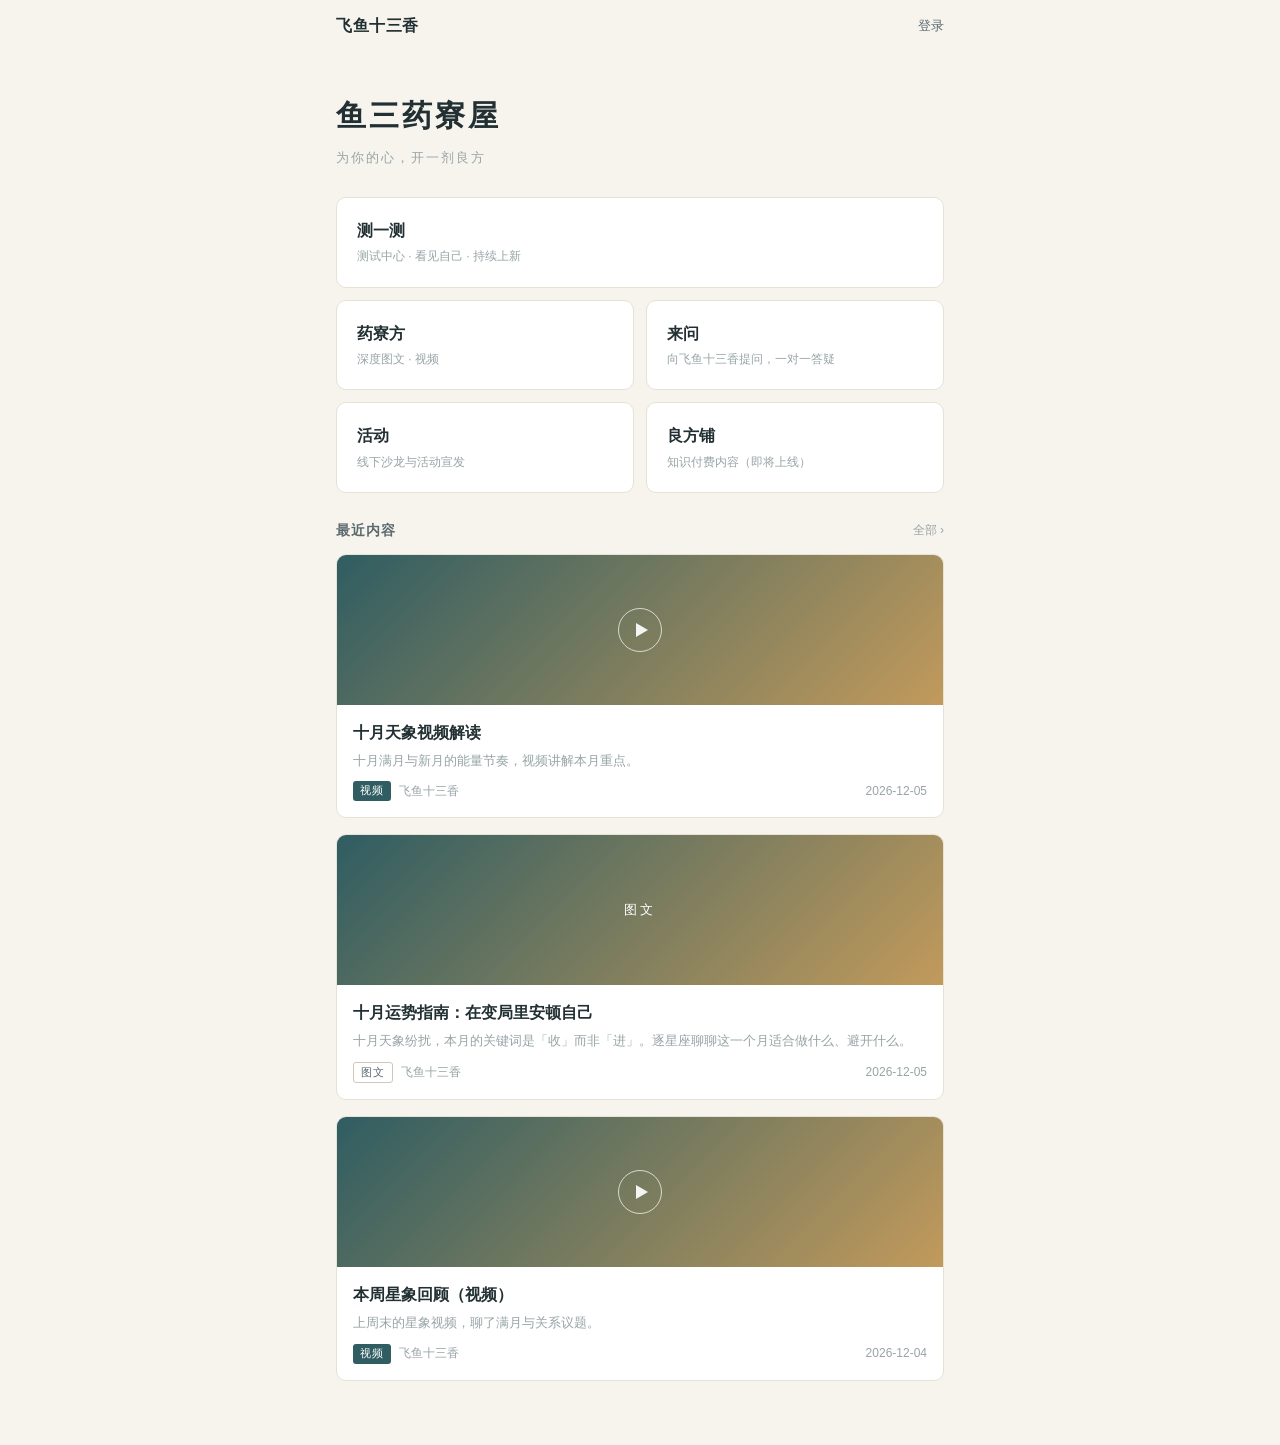
==== index.html @ ef90b04b "恢复：从线上 demo 完整恢复前端代码（与 10-13 本地一致）" ====
<!DOCTYPE html>
<html lang="zh-CN">
<head>
  <meta charset="UTF-8">
  <meta name="viewport" content="width=device-width, initial-scale=1, maximum-scale=1, user-scalable=no">
  <meta name="format-detection" content="telephone=no">
  <meta name="theme-color" content="#2f5d62">
  <title>鱼三药寮屋 · 私域内容空间</title>
  <link rel="stylesheet" href="css/style.css">
</head>
<body>
  <div id="app"></div>
  <div id="toast" class="toast"></div>

  <script src="js/utils.js"></script>
  <script src="js/storage.js"></script>
  <script src="js/seed.js"></script>
  <script src="js/service.js"></script>
  <script src="js/auth.js"></script>
  <script src="js/quiz.js"></script>
  <script src="js/ai.js"></script>
  <script src="js/router.js"></script>
  <script src="js/views-site.js"></script>
  <script src="js/views-admin.js"></script>
  <script src="js/main.js"></script>
</body>
</html>
---- css/style.css ----
/* ============================================================
   鱼三药寮屋 · 私域内容空间
   设计风格：极简 / 黛青鎏金（主色青 + 点缀金）/ 大量留白 / 干净字体
   ============================================================ */

:root {
  --bg: #f7f4ee;
  --card: #ffffff;
  --border: #e7e2d6;
  --border-strong: #cfc8b8;
  --text: #223033;
  --text-2: #5a6a6d;
  --text-3: #98a4a6;
  --black: #2f5d62;
  --primary-deep: #24494d;
  --accent: #c29a5b;
  --white: #ffffff;
  --radius: 10px;
  --gap: 16px;
}

* { box-sizing: border-box; margin: 0; padding: 0; -webkit-tap-highlight-color: transparent; }

html, body { height: 100%; }

body {
  font-family: -apple-system, BlinkMacSystemFont, "PingFang SC", "Helvetica Neue", "Hiragino Sans GB", "Microsoft YaHei", sans-serif;
  background: var(--bg);
  color: var(--text);
  font-size: 15px;
  line-height: 1.6;
  -webkit-font-smoothing: antialiased;
}

a { color: inherit; text-decoration: none; }

.page { max-width: 640px; margin: 0 auto; padding: 0 16px 48px; }

/* ---------- 顶部导航 ---------- */
.navbar {
  position: sticky; top: 0; z-index: 10;
  display: flex; align-items: center; gap: 8px;
  height: 52px; padding: 0 16px;
  max-width: 640px; margin: 0 auto;
  background: var(--bg);
}
.navbar .back { display: inline-flex; align-items: center; justify-content: center; width: 32px; height: 32px; font-size: 20px; line-height: 1; color: var(--text); cursor: pointer; border: none; background: none; }
.navbar .title { flex: 1; font-size: 16px; font-weight: 600; letter-spacing: .5px; }
.navbar .right { font-size: 13px; color: var(--text-2); cursor: pointer; }

/* ---------- 卡片 ---------- */
.card { background: var(--card); border: 1px solid var(--border); border-radius: var(--radius); padding: 20px; margin-bottom: var(--gap); }

.h1 { font-size: 22px; font-weight: 700; letter-spacing: .5px; }
.h2 { font-size: 17px; font-weight: 600; }
.sub { color: var(--text-3); font-size: 13px; }
.muted { color: var(--text-3); }
.small { font-size: 12px; }
.strong { color: var(--text-2); }

.section-title { display: flex; align-items: center; justify-content: space-between; margin: 26px 0 12px; }
.section-title .t { font-size: 14px; font-weight: 600; letter-spacing: 1px; color: var(--text-2); }
.section-title .more { font-size: 12px; color: var(--text-3); cursor: pointer; }

.divider { height: 1px; background: var(--border); margin: 18px 0; }

/* ---------- 按钮 ---------- */
.btn { display: inline-flex; align-items: center; justify-content: center; gap: 6px; width: 100%; padding: 13px 16px; border-radius: var(--radius); border: 1px solid transparent; font-size: 15px; font-weight: 500; cursor: pointer; transition: opacity .15s ease; letter-spacing: .5px; }
.btn:active { opacity: .7; }
.btn:disabled { opacity: .4; cursor: not-allowed; }
.btn-primary { background: linear-gradient(180deg, #2f5d62, #24494d); color: var(--white); }
.btn-ghost { background: var(--card); color: var(--text); border-color: var(--border-strong); }
.btn-danger { background: var(--card); color: var(--text); border-color: var(--border-strong); }
.btn-sm { width: auto; padding: 7px 16px; font-size: 13px; border-radius: 8px; }
.btn-row { display: flex; gap: 12px; }
.btn-row .btn { flex: 1; }

/* ---------- 表单 ---------- */
.form-group { margin-bottom: 18px; }
.form-group > label { display: block; font-size: 13px; color: var(--text-2); margin-bottom: 8px; letter-spacing: .5px; }
.form-group .req::after { content: " *"; color: var(--text-3); }
.form-hint { font-size: 12px; color: var(--text-3); margin-top: 6px; }

input[type="text"], input[type="password"], input[type="date"], input[type="time"], textarea, select {
  width: 100%; padding: 11px 12px; border: 1px solid var(--border-strong); border-radius: 8px;
  font-size: 15px; font-family: inherit; color: var(--text); background: var(--card); outline: none;
}
input:focus, textarea:focus, select:focus { border-color: var(--black); }
textarea { resize: vertical; min-height: 110px; line-height: 1.6; }

.radio-group { display: flex; gap: 12px; }
.radio-item { flex: 1; display: flex; align-items: center; justify-content: center; gap: 8px; padding: 12px; border: 1px solid var(--border-strong); border-radius: 8px; cursor: pointer; font-size: 14px; color: var(--text-2); transition: all .15s ease; }
.radio-item input { display: none; }
.radio-item.on { border-color: var(--black); color: var(--text); font-weight: 600; }
.radio-item .dot { width: 14px; height: 14px; border-radius: 50%; border: 1px solid var(--border-strong); display: inline-block; position: relative; }
.radio-item.on .dot { border-color: var(--black); }
.radio-item.on .dot::after { content: ""; position: absolute; inset: 3px; border-radius: 50%; background: var(--black); }

.switch-row { display: flex; align-items: center; justify-content: space-between; }
.switch-row .sw-label { font-size: 13px; color: var(--text-2); }
.switch { position: relative; width: 44px; height: 26px; background: var(--border-strong); border-radius: 13px; cursor: pointer; transition: background .2s ease; }
.switch::after { content: ""; position: absolute; top: 3px; left: 3px; width: 20px; height: 20px; background: var(--white); border-radius: 50%; transition: left .2s ease; }
.switch.on { background: var(--black); }
.switch.on::after { left: 21px; }
.switch input { display: none; }

/* ---------- 标签 ---------- */
.status { display: inline-flex; align-items: center; padding: 3px 10px; font-size: 12px; border-radius: 4px; letter-spacing: 1px; white-space: nowrap; }
.st-pending  { color: var(--text-2); border: 1px solid var(--border-strong); }
.st-approved { color: var(--white); background: var(--black); }
.st-answered { color: var(--white); background: var(--black); }
.st-rejected { color: var(--text-3); background: #f0ece2; border: 1px solid var(--border); }

.vis-tag { display: inline-block; font-size: 11px; color: var(--text-3); border: 1px solid var(--border); padding: 1px 7px; border-radius: 3px; }

/* 内容类型标签（图文/视频） */
.type-tag { display: inline-block; font-size: 11px; letter-spacing: 1px; padding: 1px 7px; border-radius: 3px; }
.type-article { color: var(--text-2); border: 1px solid var(--border-strong); }
.type-video { color: var(--white); background: var(--black); }

/* 付费/解锁状态 */
.lock-tag { display: inline-block; font-size: 11px; color: var(--text-3); border: 1px solid var(--border); padding: 1px 7px; border-radius: 3px; }
.price { font-size: 15px; font-weight: 600; color: var(--text); }

/* ---------- 列表 ---------- */
.list-item { display: block; background: var(--card); border: 1px solid var(--border); border-radius: var(--radius); padding: 16px; margin-bottom: 12px; cursor: pointer; transition: border-color .15s ease; }
.list-item:active { border-color: var(--border-strong); }
.list-item .li-top { display: flex; align-items: center; gap: 8px; margin-bottom: 8px; }
.list-item .li-nick { font-size: 13px; color: var(--text-2); }
.list-item .li-time { margin-left: auto; font-size: 12px; color: var(--text-3); }
.list-item .li-content { font-size: 15px; color: var(--text); overflow: hidden; text-overflow: ellipsis; display: -webkit-box; -webkit-line-clamp: 2; -webkit-box-orient: vertical; }

/* ---------- 内容卡片 ---------- */
.content-card { display: block; background: var(--card); border: 1px solid var(--border); border-radius: var(--radius); overflow: hidden; margin-bottom: 16px; cursor: pointer; transition: border-color .15s ease; }
.content-card:active { border-color: var(--border-strong); }
.content-cover { height: 150px; background: linear-gradient(135deg, #2f5d62, #c29a5b); display: flex; align-items: center; justify-content: center; color: #ffffff; font-size: 13px; letter-spacing: 2px; position: relative; }
.content-cover .play { width: 44px; height: 44px; border-radius: 50%; border: 1px solid rgba(255, 255, 255, .7); display: flex; align-items: center; justify-content: center; font-size: 0; }
.content-cover .play::before { content: ""; width: 0; height: 0; border-left: 12px solid rgba(255, 255, 255, .92); border-top: 7px solid transparent; border-bottom: 7px solid transparent; margin-left: 3px; }
.content-body { padding: 16px; }
.content-title { font-size: 16px; font-weight: 600; margin-bottom: 6px; line-height: 1.5; }
.content-summary { font-size: 13px; color: var(--text-3); overflow: hidden; text-overflow: ellipsis; display: -webkit-box; -webkit-line-clamp: 2; -webkit-box-orient: vertical; }
.content-meta { display: flex; align-items: center; gap: 8px; margin-top: 10px; font-size: 12px; color: var(--text-3); }

/* 付费墙卡片 */
.paid-card { display: flex; gap: 14px; background: var(--card); border: 1px solid var(--border); border-radius: var(--radius); padding: 16px; margin-bottom: 14px; }
.paid-card .pc-cover { flex: 0 0 72px; width: 72px; height: 72px; background: linear-gradient(135deg, #2f5d62, #c29a5b); border-radius: 8px; display: flex; align-items: center; justify-content: center; color: #ffffff; font-size: 11px; letter-spacing: 1px; }
.paid-card .pc-body { flex: 1; min-width: 0; }
.paid-card .pc-title { font-size: 15px; font-weight: 600; margin-bottom: 4px; }
.paid-card .pc-summary { font-size: 12px; color: var(--text-3); overflow: hidden; text-overflow: ellipsis; display: -webkit-box; -webkit-line-clamp: 2; -webkit-box-orient: vertical; margin-bottom: 8px; }
.paid-card .pc-foot { display: flex; align-items: center; justify-content: space-between; }

/* ---------- 首页 ---------- */
.brand-hero { padding: 40px 16px 28px; max-width: 640px; margin: 0 auto; }
.brand-hero .b-name { font-size: 30px; font-weight: 700; letter-spacing: 3px; }
.brand-hero .b-slogan { color: var(--text-3); font-size: 13px; letter-spacing: 2px; margin-top: 8px; }

.nav-grid { display: grid; grid-template-columns: repeat(2, 1fr); gap: 12px; padding: 0 16px; max-width: 640px; margin: 0 auto; }
.nav-cell { background: var(--card); border: 1px solid var(--border); border-radius: var(--radius); padding: 20px; cursor: pointer; transition: border-color .15s ease; }
.nav-cell:active { border-color: var(--border-strong); }
.nav-cell .nc-title { font-size: 16px; font-weight: 600; margin-bottom: 4px; }
.nav-cell .nc-desc { font-size: 12px; color: var(--text-3); }

/* ---------- Tab ---------- */
.tabs { display: flex; gap: 8px; overflow-x: auto; padding-bottom: 4px; margin-bottom: 16px; }
.tab { flex: 0 0 auto; padding: 7px 16px; font-size: 13px; border: 1px solid var(--border); border-radius: 20px; color: var(--text-2); cursor: pointer; white-space: nowrap; background: var(--card); }
.tab.on { background: var(--black); color: var(--white); border-color: var(--black); }

/* ---------- 详情 ---------- */
.detail-meta { display: flex; flex-wrap: wrap; gap: 8px; margin-bottom: 14px; align-items: center; }
.answer-box { background: var(--bg); border: 1px solid var(--border); border-radius: 8px; padding: 16px; margin-top: 14px; }
.answer-box .a-label { font-size: 12px; color: var(--text-3); letter-spacing: 1px; margin-bottom: 8px; }
.answer-box .a-text { font-size: 15px; white-space: pre-wrap; word-break: break-word; }
.reject-box { background: var(--bg); border: 1px solid var(--border); border-radius: 8px; padding: 14px 16px; margin-top: 14px; }
.reject-box .r-label { font-size: 12px; color: var(--text-3); letter-spacing: 1px; margin-bottom: 6px; }
.reject-box .r-text { font-size: 14px; color: var(--text-2); }
.kv { display: flex; flex-wrap: wrap; gap: 8px 24px; font-size: 13px; color: var(--text-2); }
.kv .k { color: var(--text-3); margin-right: 4px; }

/* 文章正文 */
.article-body { font-size: 15px; line-height: 1.9; white-space: pre-wrap; word-break: break-word; }
.article-body p { margin-bottom: 14px; }

/* 占位页 */
.placeholder-panel { background: var(--card); border: 1px dashed var(--border-strong); border-radius: var(--radius); padding: 48px 20px; text-align: center; color: var(--text-3); }
.placeholder-panel .p-title { font-size: 16px; color: var(--text-2); margin-bottom: 8px; }

/* ---------- 空状态 ---------- */
.empty { text-align: center; padding: 60px 20px; color: var(--text-3); }
.empty .big { font-size: 15px; color: var(--text-2); margin-bottom: 8px; }

/* ---------- 登录页 ---------- */
.auth-wrap { max-width: 400px; margin: 0 auto; padding: 40px 20px; }
.auth-wrap .logo { text-align: center; margin-bottom: 34px; }
.auth-wrap .logo .t { font-size: 24px; font-weight: 700; letter-spacing: 2px; }
.auth-wrap .logo .s { color: var(--text-3); font-size: 12px; letter-spacing: 1px; margin-top: 4px; }
.hint-list { margin-top: 16px; padding: 14px 16px; background: var(--card); border: 1px dashed var(--border-strong); border-radius: 8px; font-size: 12px; color: var(--text-3); line-height: 1.9; }

/* ---------- 规则列表 ---------- */
.rule-list { list-style: none; counter-reset: r; }
.rule-list li { position: relative; padding-left: 26px; margin-bottom: 10px; color: var(--text-2); font-size: 14px; }
.rule-list li::before { counter-increment: r; content: counter(r); position: absolute; left: 0; top: 2px; width: 18px; height: 18px; line-height: 18px; text-align: center; font-size: 11px; border: 1px solid var(--border-strong); border-radius: 50%; color: var(--text-2); }

/* ---------- Toast ---------- */
.toast { position: fixed; left: 50%; bottom: 80px; transform: translateX(-50%) translateY(20px); background: var(--black); color: var(--white); padding: 10px 20px; border-radius: 8px; font-size: 14px; letter-spacing: .5px; opacity: 0; pointer-events: none; transition: all .25s ease; z-index: 999; max-width: 80%; text-align: center; }
.toast.show { opacity: 1; transform: translateX(-50%) translateY(0); }

/* ---------- 运营后台 ---------- */
.toolbar { display: flex; gap: 10px; margin: 16px 0; flex-wrap: wrap; }
.toolbar .btn { flex: 1; min-width: 90px; }
.draft-tag { color: var(--text-3); }
.offline-tag { color: var(--text-3); }

/* 星座标签选择（后台） */
.tag-box { display: flex; flex-wrap: wrap; gap: 8px; }
.sign-check {
  display: inline-flex; align-items: center;
  padding: 5px 12px;
  border: 1px solid var(--border-strong);
  border-radius: 16px;
  font-size: 12px; color: var(--text-2);
  cursor: pointer;
  transition: all .15s ease;
  user-select: none;
}
.sign-check input { display: none; }
.sign-check:has(input:checked) { background: var(--black); color: var(--white); border-color: var(--black); }

/* ---------- 测一测（测试中心） ---------- */
.quiz-wrap { max-width: 640px; margin: 0 auto; padding: 0 16px 40px; }
.test-hero { padding: 26px 0 20px; }
.test-hero .th-title { font-size: 24px; font-weight: 700; letter-spacing: 2px; }
.test-hero .th-sub { font-size: 12px; color: var(--text-3); margin-top: 6px; letter-spacing: 1px; }
.test-card { background: var(--card); border: 1px solid var(--border); border-radius: var(--radius); padding: 18px; margin-bottom: 14px; cursor: pointer; transition: border-color .15s ease; }
.test-card:active { border-color: var(--border-strong); }
.test-card .tc-badge { display: inline-block; font-size: 11px; color: var(--accent); border: 1px solid var(--accent); padding: 1px 8px; border-radius: 4px; letter-spacing: 1px; margin-bottom: 10px; }
.test-card .tc-title { font-size: 17px; font-weight: 600; margin-bottom: 4px; }
.test-card .tc-sub { font-size: 13px; color: var(--text-3); line-height: 1.6; }
.test-card .tc-meta { display: flex; align-items: center; justify-content: space-between; font-size: 12px; color: var(--text-3); margin-top: 12px; }
.test-card .tc-go { color: var(--accent); font-weight: 500; }
.test-card.soon { cursor: default; opacity: .65; }
.test-card.soon .tc-soon { font-size: 12px; color: var(--text-3); margin-top: 12px; letter-spacing: 1px; }
.quiz-progress { position: sticky; top: 52px; z-index: 9; background: var(--bg); padding: 12px 0 8px; }
.quiz-bar { height: 4px; background: var(--accent); border-radius: 2px; transition: width .25s ease; width: 0; }
.quiz-body { padding-top: 8px; }
.quiz-intro .qi-title { font-size: 24px; font-weight: 700; letter-spacing: 1px; line-height: 1.4; }
.quiz-intro .qi-sub { font-size: 13px; color: var(--text-3); margin: 8px 0 24px; }
.qi-block { background: var(--card); border: 1px solid var(--border); border-radius: var(--radius); padding: 16px; margin-bottom: 14px; }
.qi-h { font-size: 13px; font-weight: 600; color: var(--text-2); margin-bottom: 12px; }
.qi-item { display: flex; gap: 10px; padding: 7px 0; font-size: 14px; }
.qi-item b { flex: 0 0 96px; font-weight: 600; }
.qi-item span { color: var(--text-3); font-size: 13px; }
.qi-level-row { display: flex; align-items: center; gap: 12px; padding: 8px 0; font-size: 14px; }
.qi-level-row b { margin-right: 4px; }
.ql-dot { flex: 0 0 34px; width: 34px; height: 24px; line-height: 24px; text-align: center; border-radius: 6px; font-size: 12px; font-weight: 600; }
.ql-dot.lv-l1 { background: #f0ece2; color: #a08d7c; }
.ql-dot.lv-l2 { background: #e1f5ee; color: #0f6e56; }
.ql-dot.lv-l3 { background: var(--accent); color: #fff; }
.qi-note { font-size: 13px; color: var(--text-3); line-height: 1.8; margin: 4px 0 20px; }
.quiz-q-tag { font-size: 12px; color: var(--accent); letter-spacing: 1px; margin-bottom: 14px; }
.quiz-q { font-size: 20px; font-weight: 600; line-height: 1.6; margin-bottom: 24px; }
.quiz-opts { display: flex; flex-direction: column; gap: 12px; }
.quiz-opt { background: var(--card); border: 1px solid var(--border); border-radius: var(--radius); padding: 16px; font-size: 15px; line-height: 1.6; cursor: pointer; transition: border-color .15s ease; }
.quiz-opt:active { border-color: var(--accent); }
.quiz-count { text-align: center; font-size: 12px; color: var(--text-3); margin-top: 28px; letter-spacing: 1px; }
.quiz-result .qr-title { font-size: 24px; font-weight: 700; letter-spacing: 2px; }
.quiz-result .qr-sub { font-size: 12px; color: var(--text-3); margin: 6px 0 20px; letter-spacing: 1px; }
.qr-quad { background: var(--card); border: 1px solid var(--border); border-radius: var(--radius); padding: 16px; margin-bottom: 12px; }
.qr-qhead { display: flex; align-items: center; justify-content: space-between; margin-bottom: 8px; }
.qr-qname { font-size: 15px; font-weight: 600; }
.qr-level { font-size: 12px; padding: 3px 10px; border-radius: 12px; letter-spacing: .5px; white-space: nowrap; }
.qr-level.lv-l1 { background: #f0ece2; color: #a08d7c; }
.qr-level.lv-l2 { background: #e1f5ee; color: #0f6e56; }
.qr-level.lv-l3 { background: var(--accent); color: #ffffff; }
.qr-qdesc { font-size: 13px; line-height: 1.8; color: var(--text-2); }
.qr-section-t { font-size: 13px; font-weight: 600; color: var(--text-2); letter-spacing: 1px; margin-bottom: 10px; }
.qr-tension { background: var(--card); border-left: 3px solid var(--accent); border-radius: 6px; padding: 14px 16px; font-size: 14px; line-height: 1.8; }
.qr-action { display: flex; gap: 12px; padding: 10px 0; border-bottom: 1px solid var(--border); font-size: 14px; line-height: 1.7; }
.qr-action:last-child { border-bottom: none; }
.qr-an { flex: 0 0 22px; width: 22px; height: 22px; line-height: 22px; text-align: center; background: var(--black); color: #fff; border-radius: 50%; font-size: 12px; margin-top: 2px; }
.qr-hook { margin-top: 18px; padding: 14px 16px; background: var(--bg); border: 1px dashed var(--border-strong); border-radius: 8px; font-size: 13px; line-height: 1.8; color: var(--text-2); }
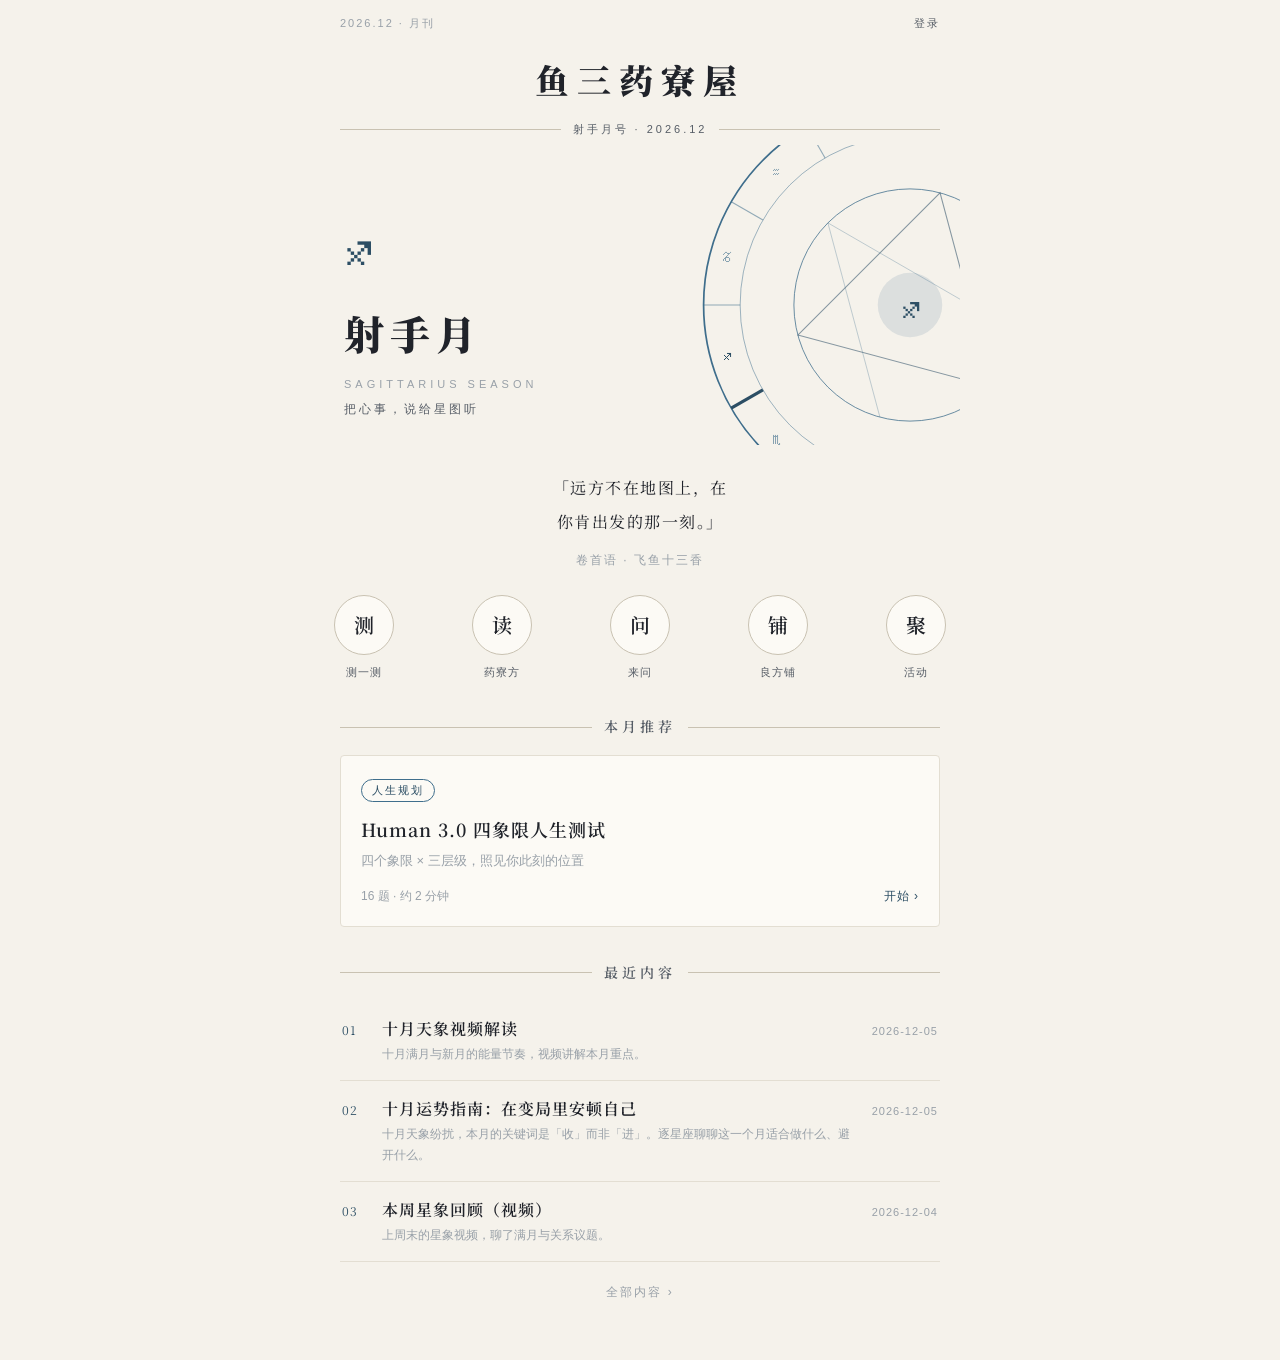
==== commit e3b36efd: "重构：星座月刊 × 星盘圆设计体系 - 新增 js/issue.js 月刊系统：期号=星座月自动切换，运营后台可覆盖期号与卷首语 - css/style.css 全部重写为设计令牌驱动（刊物化 ser" ====
--- a/index.html
+++ b/index.html
@@ -4,8 +4,11 @@
   <meta charset="UTF-8">
   <meta name="viewport" content="width=device-width, initial-scale=1, maximum-scale=1, user-scalable=no">
   <meta name="format-detection" content="telephone=no">
-  <meta name="theme-color" content="#2f5d62">
+  <meta name="theme-color" content="#F5F2EB">
   <title>鱼三药寮屋 · 私域内容空间</title>
+  <link rel="preconnect" href="https://fonts.googleapis.com">
+  <link rel="preconnect" href="https://fonts.gstatic.com" crossorigin>
+  <link href="https://fonts.googleapis.com/css2?family=Noto+Serif+SC:wght@400;600;700;900&display=swap" rel="stylesheet">
   <link rel="stylesheet" href="css/style.css">
 </head>
 <body>
@@ -16,6 +19,7 @@
   <script src="js/storage.js"></script>
   <script src="js/seed.js"></script>
   <script src="js/service.js"></script>
+  <script src="js/issue.js"></script>
   <script src="js/auth.js"></script>
   <script src="js/quiz.js"></script>
   <script src="js/ai.js"></script>
--- a/css/style.css
+++ b/css/style.css
@@ -1,281 +1,294 @@
 /* ============================================================
-   鱼三药寮屋 · 私域内容空间
-   设计风格：极简 / 黛青鎏金（主色青 + 点缀金）/ 大量留白 / 干净字体
+   鱼三药寮屋 · 星座月刊
+   设计体系：刊物化（serif 刊头/细线/留白）× 星盘圆母题
+   视觉令牌由 js/issue.js 按星座月注入：--accent / --accent-deep / --tint
    ============================================================ */
 
 :root {
-  --bg: #f7f4ee;
-  --card: #ffffff;
-  --border: #e7e2d6;
-  --border-strong: #cfc8b8;
-  --text: #223033;
-  --text-2: #5a6a6d;
-  --text-3: #98a4a6;
-  --black: #2f5d62;
-  --primary-deep: #24494d;
-  --accent: #c29a5b;
-  --white: #ffffff;
-  --radius: 10px;
-  --gap: 16px;
+  --ground: #F5F2EB;          /* 纸面 */
+  --surface: #FCFAF5;         /* 纸面亮一档 */
+  --ink: #20232A;
+  --ink-2: #565D66;
+  --ink-3: #98A0A8;
+  --line: #E3DED2;
+  --line-strong: #C9C2B2;
+  --accent: #B4835A;          /* 期号注入 */
+  --accent-deep: #85603F;     /* 期号注入 */
+  --tint: #B4835A1F;          /* 期号注入（accent 12%） */
+  --serif: "Noto Serif SC", "Songti SC", "STSong", "SimSun", serif;
+  --sans: -apple-system, BlinkMacSystemFont, "PingFang SC", "Helvetica Neue", "Microsoft YaHei", sans-serif;
+  --gap: 18px;
 }
 
 * { box-sizing: border-box; margin: 0; padding: 0; -webkit-tap-highlight-color: transparent; }
-
 html, body { height: 100%; }
-
 body {
-  font-family: -apple-system, BlinkMacSystemFont, "PingFang SC", "Helvetica Neue", "Hiragino Sans GB", "Microsoft YaHei", sans-serif;
-  background: var(--bg);
-  color: var(--text);
-  font-size: 15px;
-  line-height: 1.6;
+  font-family: var(--sans);
+  background: var(--ground);
+  color: var(--ink);
+  font-size: 15px; line-height: 1.7;
   -webkit-font-smoothing: antialiased;
 }
-
 a { color: inherit; text-decoration: none; }
 
-.page { max-width: 640px; margin: 0 auto; padding: 0 16px 48px; }
-
-/* ---------- 顶部导航 ---------- */
+.page { max-width: 640px; margin: 0 auto; padding: 0 20px 56px; }
+
+/* ---------- 顶部导航（刊物刊头式） ---------- */
 .navbar {
   position: sticky; top: 0; z-index: 10;
-  display: flex; align-items: center; gap: 8px;
-  height: 52px; padding: 0 16px;
+  display: flex; align-items: center; gap: 10px;
+  height: 54px; padding: 0 20px;
   max-width: 640px; margin: 0 auto;
-  background: var(--bg);
-}
-.navbar .back { display: inline-flex; align-items: center; justify-content: center; width: 32px; height: 32px; font-size: 20px; line-height: 1; color: var(--text); cursor: pointer; border: none; background: none; }
-.navbar .title { flex: 1; font-size: 16px; font-weight: 600; letter-spacing: .5px; }
-.navbar .right { font-size: 13px; color: var(--text-2); cursor: pointer; }
-
-/* ---------- 卡片 ---------- */
-.card { background: var(--card); border: 1px solid var(--border); border-radius: var(--radius); padding: 20px; margin-bottom: var(--gap); }
-
-.h1 { font-size: 22px; font-weight: 700; letter-spacing: .5px; }
-.h2 { font-size: 17px; font-weight: 600; }
-.sub { color: var(--text-3); font-size: 13px; }
-.muted { color: var(--text-3); }
+  background: var(--ground);
+  border-bottom: 1px solid var(--line);
+}
+.navbar .back { display: inline-flex; align-items: center; justify-content: center; width: 30px; height: 30px; font-size: 19px; color: var(--ink); cursor: pointer; border: none; background: none; }
+.navbar .title { flex: 1; font-family: var(--serif); font-size: 16px; font-weight: 600; letter-spacing: 2px; }
+.navbar .right { font-size: 12px; letter-spacing: 1px; color: var(--ink-2); cursor: pointer; }
+
+/* ---------- 刊物通用 ---------- */
+.rule { height: 1px; background: var(--line-strong); border: none; }
+.sec-head { display: flex; align-items: center; gap: 12px; margin: 34px 0 16px; }
+.sec-head::before, .sec-head::after { content: ""; flex: 1; height: 1px; background: var(--line-strong); }
+.sec-head .t { font-family: var(--serif); font-size: 14px; font-weight: 600; letter-spacing: 4px; color: var(--ink-2); white-space: nowrap; }
+.sec-head .dot { flex: 0 0 auto; }
+
+.card { background: var(--surface); border: 1px solid var(--line); border-radius: 4px; padding: 20px; margin-bottom: var(--gap); }
+
+.h1 { font-family: var(--serif); font-size: 24px; font-weight: 700; letter-spacing: 1px; }
+.h2 { font-family: var(--serif); font-size: 18px; font-weight: 600; letter-spacing: 1px; }
+.sub { color: var(--ink-3); font-size: 13px; }
+.muted { color: var(--ink-3); }
 .small { font-size: 12px; }
-.strong { color: var(--text-2); }
+.strong { color: var(--ink-2); }
 
 .section-title { display: flex; align-items: center; justify-content: space-between; margin: 26px 0 12px; }
-.section-title .t { font-size: 14px; font-weight: 600; letter-spacing: 1px; color: var(--text-2); }
-.section-title .more { font-size: 12px; color: var(--text-3); cursor: pointer; }
-
-.divider { height: 1px; background: var(--border); margin: 18px 0; }
-
-/* ---------- 按钮 ---------- */
-.btn { display: inline-flex; align-items: center; justify-content: center; gap: 6px; width: 100%; padding: 13px 16px; border-radius: var(--radius); border: 1px solid transparent; font-size: 15px; font-weight: 500; cursor: pointer; transition: opacity .15s ease; letter-spacing: .5px; }
+.section-title .t { font-size: 13px; font-weight: 600; letter-spacing: 2px; color: var(--ink-2); }
+.section-title .more { font-size: 12px; color: var(--ink-3); cursor: pointer; }
+
+.divider { height: 1px; background: var(--line); margin: 18px 0; }
+
+/* ---------- 按钮（圆母题：全圆角） ---------- */
+.btn { display: inline-flex; align-items: center; justify-content: center; gap: 6px; width: 100%; padding: 13px 20px; border-radius: 999px; border: 1px solid transparent; font-size: 15px; font-weight: 500; cursor: pointer; transition: opacity .15s ease; letter-spacing: 2px; font-family: var(--sans); }
 .btn:active { opacity: .7; }
 .btn:disabled { opacity: .4; cursor: not-allowed; }
-.btn-primary { background: linear-gradient(180deg, #2f5d62, #24494d); color: var(--white); }
-.btn-ghost { background: var(--card); color: var(--text); border-color: var(--border-strong); }
-.btn-danger { background: var(--card); color: var(--text); border-color: var(--border-strong); }
-.btn-sm { width: auto; padding: 7px 16px; font-size: 13px; border-radius: 8px; }
+.btn-primary { background: var(--ink); color: var(--ground); }
+.btn-accent { background: var(--accent); color: #fff; }
+.btn-ghost { background: transparent; color: var(--ink); border-color: var(--line-strong); }
+.btn-danger { background: transparent; color: var(--ink); border-color: var(--line-strong); }
+.btn-sm { width: auto; padding: 7px 18px; font-size: 13px; }
 .btn-row { display: flex; gap: 12px; }
 .btn-row .btn { flex: 1; }
 
 /* ---------- 表单 ---------- */
 .form-group { margin-bottom: 18px; }
-.form-group > label { display: block; font-size: 13px; color: var(--text-2); margin-bottom: 8px; letter-spacing: .5px; }
-.form-group .req::after { content: " *"; color: var(--text-3); }
-.form-hint { font-size: 12px; color: var(--text-3); margin-top: 6px; }
+.form-group > label { display: block; font-size: 12px; letter-spacing: 2px; color: var(--ink-2); margin-bottom: 8px; }
+.form-group .req::after { content: " *"; color: var(--accent); }
+.form-hint { font-size: 12px; color: var(--ink-3); margin-top: 6px; }
 
 input[type="text"], input[type="password"], input[type="date"], input[type="time"], textarea, select {
-  width: 100%; padding: 11px 12px; border: 1px solid var(--border-strong); border-radius: 8px;
-  font-size: 15px; font-family: inherit; color: var(--text); background: var(--card); outline: none;
-}
-input:focus, textarea:focus, select:focus { border-color: var(--black); }
-textarea { resize: vertical; min-height: 110px; line-height: 1.6; }
+  width: 100%; padding: 12px 16px; border: 1px solid var(--line-strong); border-radius: 999px;
+  font-size: 15px; font-family: inherit; color: var(--ink); background: var(--surface); outline: none;
+}
+textarea { border-radius: 16px; resize: vertical; min-height: 120px; line-height: 1.7; }
+input:focus, textarea:focus, select:focus { border-color: var(--accent); }
 
 .radio-group { display: flex; gap: 12px; }
-.radio-item { flex: 1; display: flex; align-items: center; justify-content: center; gap: 8px; padding: 12px; border: 1px solid var(--border-strong); border-radius: 8px; cursor: pointer; font-size: 14px; color: var(--text-2); transition: all .15s ease; }
+.radio-item { flex: 1; display: flex; align-items: center; justify-content: center; gap: 8px; padding: 12px; border: 1px solid var(--line-strong); border-radius: 999px; cursor: pointer; font-size: 14px; color: var(--ink-2); transition: all .15s ease; }
 .radio-item input { display: none; }
-.radio-item.on { border-color: var(--black); color: var(--text); font-weight: 600; }
-.radio-item .dot { width: 14px; height: 14px; border-radius: 50%; border: 1px solid var(--border-strong); display: inline-block; position: relative; }
-.radio-item.on .dot { border-color: var(--black); }
-.radio-item.on .dot::after { content: ""; position: absolute; inset: 3px; border-radius: 50%; background: var(--black); }
+.radio-item.on { border-color: var(--accent); color: var(--ink); font-weight: 600; background: var(--tint); }
+.radio-item .dot { width: 12px; height: 12px; border-radius: 50%; border: 1px solid var(--line-strong); display: inline-block; position: relative; }
+.radio-item.on .dot { border-color: var(--accent); }
+.radio-item.on .dot::after { content: ""; position: absolute; inset: 2.5px; border-radius: 50%; background: var(--accent); }
 
 .switch-row { display: flex; align-items: center; justify-content: space-between; }
-.switch-row .sw-label { font-size: 13px; color: var(--text-2); }
-.switch { position: relative; width: 44px; height: 26px; background: var(--border-strong); border-radius: 13px; cursor: pointer; transition: background .2s ease; }
-.switch::after { content: ""; position: absolute; top: 3px; left: 3px; width: 20px; height: 20px; background: var(--white); border-radius: 50%; transition: left .2s ease; }
-.switch.on { background: var(--black); }
-.switch.on::after { left: 21px; }
+.switch { position: relative; width: 44px; height: 24px; border-radius: 999px; border: 1px solid var(--line-strong); cursor: pointer; transition: background .15s ease; }
 .switch input { display: none; }
+.switch::after { content: ""; position: absolute; top: 2px; left: 2px; width: 18px; height: 18px; border-radius: 50%; background: var(--line-strong); transition: all .15s ease; }
+.switch.on { background: var(--tint); border-color: var(--accent); }
+.switch.on::after { left: 22px; background: var(--accent); }
+.sw-label { font-size: 13px; color: var(--ink-2); }
 
 /* ---------- 标签 ---------- */
-.status { display: inline-flex; align-items: center; padding: 3px 10px; font-size: 12px; border-radius: 4px; letter-spacing: 1px; white-space: nowrap; }
-.st-pending  { color: var(--text-2); border: 1px solid var(--border-strong); }
-.st-approved { color: var(--white); background: var(--black); }
-.st-answered { color: var(--white); background: var(--black); }
-.st-rejected { color: var(--text-3); background: #f0ece2; border: 1px solid var(--border); }
-
-.vis-tag { display: inline-block; font-size: 11px; color: var(--text-3); border: 1px solid var(--border); padding: 1px 7px; border-radius: 3px; }
-
-/* 内容类型标签（图文/视频） */
-.type-tag { display: inline-block; font-size: 11px; letter-spacing: 1px; padding: 1px 7px; border-radius: 3px; }
-.type-article { color: var(--text-2); border: 1px solid var(--border-strong); }
-.type-video { color: var(--white); background: var(--black); }
-
-/* 付费/解锁状态 */
-.lock-tag { display: inline-block; font-size: 11px; color: var(--text-3); border: 1px solid var(--border); padding: 1px 7px; border-radius: 3px; }
-.price { font-size: 15px; font-weight: 600; color: var(--text); }
-
-/* ---------- 列表 ---------- */
-.list-item { display: block; background: var(--card); border: 1px solid var(--border); border-radius: var(--radius); padding: 16px; margin-bottom: 12px; cursor: pointer; transition: border-color .15s ease; }
-.list-item:active { border-color: var(--border-strong); }
+.status { display: inline-block; font-size: 11px; letter-spacing: 1px; padding: 2px 10px; border-radius: 999px; border: 1px solid var(--line-strong); color: var(--ink-2); }
+.st-pending { color: var(--ink-2); }
+.st-approved { color: var(--accent-deep); border-color: var(--accent); }
+.st-answered { color: #fff; background: var(--accent); border-color: var(--accent); }
+.st-rejected { color: var(--ink-3); }
+.st-draft { color: var(--ink-3); }
+.st-published { color: var(--accent-deep); border-color: var(--accent); }
+.st-archived { color: var(--ink-3); }
+
+.vis-tag { display: inline-block; font-size: 11px; color: var(--ink-3); border: 1px solid var(--line); padding: 1px 9px; border-radius: 999px; letter-spacing: 1px; }
+.type-tag { display: inline-block; font-size: 11px; letter-spacing: 1px; padding: 1px 9px; border-radius: 999px; }
+.type-article { color: var(--ink-2); border: 1px solid var(--line-strong); }
+.type-video { color: #fff; background: var(--accent); }
+.lock-tag { display: inline-block; font-size: 11px; color: var(--ink-3); border: 1px solid var(--line); padding: 1px 9px; border-radius: 999px; }
+.price { font-family: var(--serif); font-size: 16px; font-weight: 700; color: var(--ink); }
+
+/* ---------- 列表（刊物索引式） ---------- */
+.list-item { display: block; background: var(--surface); border: 1px solid var(--line); border-radius: 4px; padding: 16px 18px; margin-bottom: 12px; cursor: pointer; transition: border-color .15s ease; }
+.list-item:active { border-color: var(--line-strong); }
 .list-item .li-top { display: flex; align-items: center; gap: 8px; margin-bottom: 8px; }
-.list-item .li-nick { font-size: 13px; color: var(--text-2); }
-.list-item .li-time { margin-left: auto; font-size: 12px; color: var(--text-3); }
-.list-item .li-content { font-size: 15px; color: var(--text); overflow: hidden; text-overflow: ellipsis; display: -webkit-box; -webkit-line-clamp: 2; -webkit-box-orient: vertical; }
-
-/* ---------- 内容卡片 ---------- */
-.content-card { display: block; background: var(--card); border: 1px solid var(--border); border-radius: var(--radius); overflow: hidden; margin-bottom: 16px; cursor: pointer; transition: border-color .15s ease; }
-.content-card:active { border-color: var(--border-strong); }
-.content-cover { height: 150px; background: linear-gradient(135deg, #2f5d62, #c29a5b); display: flex; align-items: center; justify-content: center; color: #ffffff; font-size: 13px; letter-spacing: 2px; position: relative; }
-.content-cover .play { width: 44px; height: 44px; border-radius: 50%; border: 1px solid rgba(255, 255, 255, .7); display: flex; align-items: center; justify-content: center; font-size: 0; }
-.content-cover .play::before { content: ""; width: 0; height: 0; border-left: 12px solid rgba(255, 255, 255, .92); border-top: 7px solid transparent; border-bottom: 7px solid transparent; margin-left: 3px; }
-.content-body { padding: 16px; }
-.content-title { font-size: 16px; font-weight: 600; margin-bottom: 6px; line-height: 1.5; }
-.content-summary { font-size: 13px; color: var(--text-3); overflow: hidden; text-overflow: ellipsis; display: -webkit-box; -webkit-line-clamp: 2; -webkit-box-orient: vertical; }
-.content-meta { display: flex; align-items: center; gap: 8px; margin-top: 10px; font-size: 12px; color: var(--text-3); }
-
-/* 付费墙卡片 */
-.paid-card { display: flex; gap: 14px; background: var(--card); border: 1px solid var(--border); border-radius: var(--radius); padding: 16px; margin-bottom: 14px; }
-.paid-card .pc-cover { flex: 0 0 72px; width: 72px; height: 72px; background: linear-gradient(135deg, #2f5d62, #c29a5b); border-radius: 8px; display: flex; align-items: center; justify-content: center; color: #ffffff; font-size: 11px; letter-spacing: 1px; }
+.list-item .li-nick { font-size: 13px; color: var(--ink-2); }
+.list-item .li-time { margin-left: auto; font-size: 12px; color: var(--ink-3); }
+.list-item .li-content { font-size: 15px; color: var(--ink); overflow: hidden; text-overflow: ellipsis; display: -webkit-box; -webkit-line-clamp: 2; -webkit-box-orient: vertical; }
+
+/* 刊物索引行（内容流） */
+.idx-row { display: flex; align-items: baseline; gap: 14px; padding: 16px 2px; border-bottom: 1px solid var(--line); cursor: pointer; }
+.idx-row .n { font-family: var(--serif); font-size: 12px; color: var(--accent-deep); letter-spacing: 1px; flex: 0 0 26px; }
+.idx-row .tt { font-family: var(--serif); font-size: 16px; font-weight: 600; letter-spacing: 1px; line-height: 1.5; }
+.idx-row .ss { font-size: 12px; color: var(--ink-3); margin-top: 3px; overflow: hidden; text-overflow: ellipsis; display: -webkit-box; -webkit-line-clamp: 2; -webkit-box-orient: vertical; }
+.idx-row .d { margin-left: auto; font-size: 11px; color: var(--ink-3); white-space: nowrap; letter-spacing: 1px; }
+
+/* ---------- 内容卡片（圆形封面母题） ---------- */
+.content-card { display: block; margin-bottom: 22px; cursor: pointer; }
+.content-cover { height: 96px; border-radius: 999px 999px 4px 4px; background: linear-gradient(160deg, var(--accent), var(--accent-deep)); display: flex; align-items: center; justify-content: center; color: #fff; position: relative; overflow: hidden; }
+.content-cover .cc-glyph { font-size: 30px; opacity: .9; font-family: 'Segoe UI Symbol', 'Noto Sans Symbols 2', sans-serif; }
+.content-cover .cc-text { font-size: 12px; letter-spacing: 4px; opacity: .9; }
+.content-cover .play { width: 36px; height: 36px; border-radius: 50%; border: 1px solid rgba(255,255,255,.8); display: flex; align-items: center; justify-content: center; }
+.content-cover .play::before { content: ""; width: 0; height: 0; border-left: 12px solid rgba(255,255,255,.95); border-top: 7px solid transparent; border-bottom: 7px solid transparent; margin-left: 3px; }
+.content-body { padding: 12px 2px 0; }
+.content-title { font-family: var(--serif); font-size: 16px; font-weight: 600; letter-spacing: 1px; margin-bottom: 4px; line-height: 1.5; }
+.content-summary { font-size: 13px; color: var(--ink-3); overflow: hidden; text-overflow: ellipsis; display: -webkit-box; -webkit-line-clamp: 2; -webkit-box-orient: vertical; }
+.content-meta { display: flex; align-items: center; gap: 8px; margin-top: 8px; font-size: 12px; color: var(--ink-3); }
+
+/* 付费卡（圆形封面） */
+.paid-card { display: flex; gap: 16px; align-items: center; padding: 16px 2px; border-bottom: 1px solid var(--line); }
+.paid-card .pc-cover { flex: 0 0 64px; width: 64px; height: 64px; border-radius: 50%; background: linear-gradient(160deg, var(--accent), var(--accent-deep)); display: flex; align-items: center; justify-content: center; color: #fff; font-family: var(--serif); font-size: 13px; letter-spacing: 1px; }
 .paid-card .pc-body { flex: 1; min-width: 0; }
-.paid-card .pc-title { font-size: 15px; font-weight: 600; margin-bottom: 4px; }
-.paid-card .pc-summary { font-size: 12px; color: var(--text-3); overflow: hidden; text-overflow: ellipsis; display: -webkit-box; -webkit-line-clamp: 2; -webkit-box-orient: vertical; margin-bottom: 8px; }
+.paid-card .pc-title { font-family: var(--serif); font-size: 15px; font-weight: 600; letter-spacing: 1px; margin-bottom: 3px; }
+.paid-card .pc-summary { font-size: 12px; color: var(--ink-3); overflow: hidden; text-overflow: ellipsis; display: -webkit-box; -webkit-line-clamp: 2; -webkit-box-orient: vertical; margin-bottom: 6px; }
 .paid-card .pc-foot { display: flex; align-items: center; justify-content: space-between; }
 
-/* ---------- 首页 ---------- */
-.brand-hero { padding: 40px 16px 28px; max-width: 640px; margin: 0 auto; }
-.brand-hero .b-name { font-size: 30px; font-weight: 700; letter-spacing: 3px; }
-.brand-hero .b-slogan { color: var(--text-3); font-size: 13px; letter-spacing: 2px; margin-top: 8px; }
-
-.nav-grid { display: grid; grid-template-columns: repeat(2, 1fr); gap: 12px; padding: 0 16px; max-width: 640px; margin: 0 auto; }
-.nav-cell { background: var(--card); border: 1px solid var(--border); border-radius: var(--radius); padding: 20px; cursor: pointer; transition: border-color .15s ease; }
-.nav-cell:active { border-color: var(--border-strong); }
-.nav-cell .nc-title { font-size: 16px; font-weight: 600; margin-bottom: 4px; }
-.nav-cell .nc-desc { font-size: 12px; color: var(--text-3); }
+/* ---------- 首页：月刊封面 ---------- */
+.masthead { max-width: 640px; margin: 0 auto; padding: 14px 20px 0; }
+.masthead .mh-top { display: flex; justify-content: space-between; font-size: 11px; letter-spacing: 2px; color: var(--ink-3); }
+.masthead .mh-top .r { cursor: pointer; color: var(--ink-2); }
+.masthead .mh-name { font-family: var(--serif); text-align: center; font-size: 34px; font-weight: 900; letter-spacing: 8px; margin-top: 18px; color: var(--ink); }
+.masthead .mh-issue { display: flex; align-items: center; gap: 12px; margin-top: 12px; }
+.masthead .mh-issue::before, .masthead .mh-issue::after { content: ""; flex: 1; height: 1px; background: var(--line-strong); }
+.masthead .mh-issue span { font-size: 11px; letter-spacing: 3px; color: var(--ink-2); white-space: nowrap; }
+
+.cover { position: relative; max-width: 640px; margin: 6px auto 0; height: 300px; overflow: hidden; }
+.cover .chart { position: absolute; right: -165px; top: -55px; opacity: 1; }
+.cover .c-sign { position: absolute; left: 24px; top: 56px; }
+.cover .c-sign .cs-glyph { font-size: 54px; color: var(--accent-deep); font-family: 'Segoe UI Symbol', 'Noto Sans Symbols 2', sans-serif; }
+.cover .c-sign .cs-month { font-family: var(--serif); font-size: 40px; font-weight: 900; letter-spacing: 6px; margin-top: 6px; }
+.cover .c-sign .cs-en { font-size: 11px; letter-spacing: 4px; color: var(--ink-3); margin-top: 8px; }
+.cover .c-slogan { position: absolute; left: 24px; bottom: 26px; font-size: 12px; letter-spacing: 3px; color: var(--ink-2); }
+
+.motto { max-width: 640px; margin: 0 auto; padding: 26px 32px 6px; text-align: center; }
+.motto .m-text { font-family: var(--serif); font-size: 16px; line-height: 2.1; letter-spacing: 1.5px; color: var(--ink); max-width: 320px; margin: 0 auto; text-wrap: balance; }
+.motto .m-by { font-size: 12px; letter-spacing: 2px; color: var(--ink-3); margin-top: 12px; }
+
+.nav-circles { max-width: 640px; margin: 18px auto 0; padding: 0 12px; display: flex; justify-content: space-between; }
+.nav-circle { flex: 0 0 64px; text-align: center; cursor: pointer; }
+.nav-circle .nc-o { width: 60px; height: 60px; border-radius: 50%; border: 1px solid var(--line-strong); background: var(--surface); display: flex; align-items: center; justify-content: center; margin: 0 auto; font-family: var(--serif); font-size: 20px; font-weight: 600; color: var(--ink); transition: all .15s ease; }
+.nav-circle:active .nc-o { border-color: var(--accent); background: var(--tint); }
+.nav-circle .nc-l { font-size: 11px; letter-spacing: 1px; color: var(--ink-2); margin-top: 8px; }
 
 /* ---------- Tab ---------- */
-.tabs { display: flex; gap: 8px; overflow-x: auto; padding-bottom: 4px; margin-bottom: 16px; }
-.tab { flex: 0 0 auto; padding: 7px 16px; font-size: 13px; border: 1px solid var(--border); border-radius: 20px; color: var(--text-2); cursor: pointer; white-space: nowrap; background: var(--card); }
-.tab.on { background: var(--black); color: var(--white); border-color: var(--black); }
+.tabs { display: flex; gap: 10px; overflow-x: auto; padding-bottom: 4px; margin-bottom: 16px; }
+.tab { flex: 0 0 auto; padding: 7px 18px; font-size: 13px; border: 1px solid var(--line-strong); border-radius: 999px; color: var(--ink-2); cursor: pointer; white-space: nowrap; background: transparent; letter-spacing: 1px; }
+.tab.on { background: var(--ink); color: var(--ground); border-color: var(--ink); }
 
 /* ---------- 详情 ---------- */
 .detail-meta { display: flex; flex-wrap: wrap; gap: 8px; margin-bottom: 14px; align-items: center; }
-.answer-box { background: var(--bg); border: 1px solid var(--border); border-radius: 8px; padding: 16px; margin-top: 14px; }
-.answer-box .a-label { font-size: 12px; color: var(--text-3); letter-spacing: 1px; margin-bottom: 8px; }
-.answer-box .a-text { font-size: 15px; white-space: pre-wrap; word-break: break-word; }
-.reject-box { background: var(--bg); border: 1px solid var(--border); border-radius: 8px; padding: 14px 16px; margin-top: 14px; }
-.reject-box .r-label { font-size: 12px; color: var(--text-3); letter-spacing: 1px; margin-bottom: 6px; }
-.reject-box .r-text { font-size: 14px; color: var(--text-2); }
-.kv { display: flex; flex-wrap: wrap; gap: 8px 24px; font-size: 13px; color: var(--text-2); }
-.kv .k { color: var(--text-3); margin-right: 4px; }
-
-/* 文章正文 */
-.article-body { font-size: 15px; line-height: 1.9; white-space: pre-wrap; word-break: break-word; }
+.answer-box { background: var(--tint); border-radius: 4px; padding: 18px; margin-top: 16px; }
+.answer-box .a-label { font-size: 11px; letter-spacing: 2px; color: var(--accent-deep); margin-bottom: 10px; }
+.answer-box .a-text { font-size: 15px; white-space: pre-wrap; word-break: break-word; line-height: 1.8; }
+.reject-box { background: var(--surface); border: 1px dashed var(--line-strong); border-radius: 4px; padding: 14px 16px; margin-top: 14px; }
+.reject-box .r-label { font-size: 11px; letter-spacing: 2px; color: var(--ink-3); margin-bottom: 6px; }
+.reject-box .r-text { font-size: 14px; color: var(--ink-2); }
+.kv { display: flex; flex-wrap: wrap; gap: 8px 24px; font-size: 13px; color: var(--ink-2); }
+.kv .k { color: var(--ink-3); margin-right: 4px; }
+
+.article-body { font-size: 15px; line-height: 2.0; white-space: pre-wrap; word-break: break-word; }
 .article-body p { margin-bottom: 14px; }
 
-/* 占位页 */
-.placeholder-panel { background: var(--card); border: 1px dashed var(--border-strong); border-radius: var(--radius); padding: 48px 20px; text-align: center; color: var(--text-3); }
-.placeholder-panel .p-title { font-size: 16px; color: var(--text-2); margin-bottom: 8px; }
-
-/* ---------- 空状态 ---------- */
-.empty { text-align: center; padding: 60px 20px; color: var(--text-3); }
-.empty .big { font-size: 15px; color: var(--text-2); margin-bottom: 8px; }
+.placeholder-panel { background: var(--surface); border: 1px dashed var(--line-strong); border-radius: 4px; padding: 44px 24px; text-align: center; color: var(--ink-3); }
+.placeholder-panel .p-title { font-family: var(--serif); font-size: 17px; letter-spacing: 2px; color: var(--ink-2); margin-bottom: 10px; }
+
+.empty { text-align: center; padding: 60px 20px; color: var(--ink-3); }
+.empty .big { font-family: var(--serif); font-size: 16px; letter-spacing: 2px; color: var(--ink-2); margin-bottom: 8px; }
 
 /* ---------- 登录页 ---------- */
-.auth-wrap { max-width: 400px; margin: 0 auto; padding: 40px 20px; }
-.auth-wrap .logo { text-align: center; margin-bottom: 34px; }
-.auth-wrap .logo .t { font-size: 24px; font-weight: 700; letter-spacing: 2px; }
-.auth-wrap .logo .s { color: var(--text-3); font-size: 12px; letter-spacing: 1px; margin-top: 4px; }
-.hint-list { margin-top: 16px; padding: 14px 16px; background: var(--card); border: 1px dashed var(--border-strong); border-radius: 8px; font-size: 12px; color: var(--text-3); line-height: 1.9; }
+.auth-wrap { max-width: 400px; margin: 0 auto; padding: 48px 24px; }
+.auth-wrap .logo { text-align: center; margin-bottom: 36px; }
+.auth-wrap .logo .t { font-family: var(--serif); font-size: 26px; font-weight: 900; letter-spacing: 4px; }
+.auth-wrap .logo .s { color: var(--ink-3); font-size: 11px; letter-spacing: 3px; margin-top: 8px; }
+.hint-list { margin-top: 16px; padding: 14px 18px; border: 1px dashed var(--line-strong); border-radius: 4px; font-size: 12px; color: var(--ink-3); line-height: 2.0; }
 
 /* ---------- 规则列表 ---------- */
-.rule-list { list-style: none; counter-reset: r; }
-.rule-list li { position: relative; padding-left: 26px; margin-bottom: 10px; color: var(--text-2); font-size: 14px; }
-.rule-list li::before { counter-increment: r; content: counter(r); position: absolute; left: 0; top: 2px; width: 18px; height: 18px; line-height: 18px; text-align: center; font-size: 11px; border: 1px solid var(--border-strong); border-radius: 50%; color: var(--text-2); }
-
-/* ---------- Toast ---------- */
-.toast { position: fixed; left: 50%; bottom: 80px; transform: translateX(-50%) translateY(20px); background: var(--black); color: var(--white); padding: 10px 20px; border-radius: 8px; font-size: 14px; letter-spacing: .5px; opacity: 0; pointer-events: none; transition: all .25s ease; z-index: 999; max-width: 80%; text-align: center; }
-.toast.show { opacity: 1; transform: translateX(-50%) translateY(0); }
-
-/* ---------- 运营后台 ---------- */
-.toolbar { display: flex; gap: 10px; margin: 16px 0; flex-wrap: wrap; }
-.toolbar .btn { flex: 1; min-width: 90px; }
-.draft-tag { color: var(--text-3); }
-.offline-tag { color: var(--text-3); }
-
-/* 星座标签选择（后台） */
-.tag-box { display: flex; flex-wrap: wrap; gap: 8px; }
-.sign-check {
-  display: inline-flex; align-items: center;
-  padding: 5px 12px;
-  border: 1px solid var(--border-strong);
-  border-radius: 16px;
-  font-size: 12px; color: var(--text-2);
-  cursor: pointer;
-  transition: all .15s ease;
-  user-select: none;
-}
-.sign-check input { display: none; }
-.sign-check:has(input:checked) { background: var(--black); color: var(--white); border-color: var(--black); }
-
-/* ---------- 测一测（测试中心） ---------- */
-.quiz-wrap { max-width: 640px; margin: 0 auto; padding: 0 16px 40px; }
-.test-hero { padding: 26px 0 20px; }
-.test-hero .th-title { font-size: 24px; font-weight: 700; letter-spacing: 2px; }
-.test-hero .th-sub { font-size: 12px; color: var(--text-3); margin-top: 6px; letter-spacing: 1px; }
-.test-card { background: var(--card); border: 1px solid var(--border); border-radius: var(--radius); padding: 18px; margin-bottom: 14px; cursor: pointer; transition: border-color .15s ease; }
-.test-card:active { border-color: var(--border-strong); }
-.test-card .tc-badge { display: inline-block; font-size: 11px; color: var(--accent); border: 1px solid var(--accent); padding: 1px 8px; border-radius: 4px; letter-spacing: 1px; margin-bottom: 10px; }
-.test-card .tc-title { font-size: 17px; font-weight: 600; margin-bottom: 4px; }
-.test-card .tc-sub { font-size: 13px; color: var(--text-3); line-height: 1.6; }
-.test-card .tc-meta { display: flex; align-items: center; justify-content: space-between; font-size: 12px; color: var(--text-3); margin-top: 12px; }
-.test-card .tc-go { color: var(--accent); font-weight: 500; }
-.test-card.soon { cursor: default; opacity: .65; }
-.test-card.soon .tc-soon { font-size: 12px; color: var(--text-3); margin-top: 12px; letter-spacing: 1px; }
-.quiz-progress { position: sticky; top: 52px; z-index: 9; background: var(--bg); padding: 12px 0 8px; }
-.quiz-bar { height: 4px; background: var(--accent); border-radius: 2px; transition: width .25s ease; width: 0; }
-.quiz-body { padding-top: 8px; }
-.quiz-intro .qi-title { font-size: 24px; font-weight: 700; letter-spacing: 1px; line-height: 1.4; }
-.quiz-intro .qi-sub { font-size: 13px; color: var(--text-3); margin: 8px 0 24px; }
-.qi-block { background: var(--card); border: 1px solid var(--border); border-radius: var(--radius); padding: 16px; margin-bottom: 14px; }
-.qi-h { font-size: 13px; font-weight: 600; color: var(--text-2); margin-bottom: 12px; }
-.qi-item { display: flex; gap: 10px; padding: 7px 0; font-size: 14px; }
-.qi-item b { flex: 0 0 96px; font-weight: 600; }
-.qi-item span { color: var(--text-3); font-size: 13px; }
+.rule-list { list-style: none; }
+.rule-list li { position: relative; padding-left: 30px; margin-bottom: 12px; color: var(--ink-2); font-size: 14px; line-height: 1.8; }
+.rule-list li::before { content: ""; position: absolute; left: 2px; top: 8px; width: 8px; height: 8px; border-radius: 50%; border: 1.5px solid var(--accent); }
+
+/* ---------- 测试中心 ---------- */
+.quiz-wrap { max-width: 640px; margin: 0 auto; padding: 0 20px 48px; }
+.test-hero { padding: 30px 0 22px; }
+.test-hero .th-title { font-family: var(--serif); font-size: 26px; font-weight: 900; letter-spacing: 4px; }
+.test-hero .th-sub { font-size: 12px; color: var(--ink-3); margin-top: 8px; letter-spacing: 2px; }
+.test-card { background: var(--surface); border: 1px solid var(--line); border-radius: 4px; padding: 20px; margin-bottom: 14px; cursor: pointer; transition: border-color .15s ease; }
+.test-card:active { border-color: var(--line-strong); }
+.test-card .tc-badge { display: inline-block; font-size: 11px; color: var(--accent-deep); border: 1px solid var(--accent); padding: 1px 10px; border-radius: 999px; letter-spacing: 2px; margin-bottom: 12px; }
+.test-card .tc-title { font-family: var(--serif); font-size: 18px; font-weight: 600; letter-spacing: 1px; margin-bottom: 5px; }
+.test-card .tc-sub { font-size: 13px; color: var(--ink-3); line-height: 1.7; }
+.test-card .tc-meta { display: flex; align-items: center; justify-content: space-between; font-size: 12px; color: var(--ink-3); margin-top: 14px; }
+.test-card .tc-go { color: var(--accent-deep); font-weight: 500; letter-spacing: 1px; }
+.test-card.soon { cursor: default; opacity: .6; }
+.test-card.soon .tc-soon { font-size: 12px; color: var(--ink-3); margin-top: 14px; letter-spacing: 2px; }
+
+.quiz-progress { position: sticky; top: 54px; z-index: 9; background: var(--ground); padding: 12px 0 10px; }
+.quiz-bar { height: 3px; background: var(--accent); border-radius: 999px; transition: width .25s ease; width: 0; }
+.quiz-body { padding-top: 10px; }
+.quiz-intro .qi-title { font-family: var(--serif); font-size: 26px; font-weight: 900; letter-spacing: 2px; line-height: 1.5; }
+.quiz-intro .qi-sub { font-size: 13px; color: var(--ink-3); margin: 10px 0 26px; letter-spacing: 1px; }
+.qi-block { background: var(--surface); border: 1px solid var(--line); border-radius: 4px; padding: 18px; margin-bottom: 14px; }
+.qi-h { font-size: 12px; font-weight: 600; letter-spacing: 3px; color: var(--ink-2); margin-bottom: 14px; }
+.qi-item { display: flex; gap: 12px; padding: 7px 0; font-size: 14px; }
+.qi-item b { flex: 0 0 92px; font-weight: 600; }
+.qi-item span { color: var(--ink-3); font-size: 13px; }
 .qi-level-row { display: flex; align-items: center; gap: 12px; padding: 8px 0; font-size: 14px; }
 .qi-level-row b { margin-right: 4px; }
-.ql-dot { flex: 0 0 34px; width: 34px; height: 24px; line-height: 24px; text-align: center; border-radius: 6px; font-size: 12px; font-weight: 600; }
-.ql-dot.lv-l1 { background: #f0ece2; color: #a08d7c; }
-.ql-dot.lv-l2 { background: #e1f5ee; color: #0f6e56; }
+.ql-dot { flex: 0 0 30px; width: 30px; height: 30px; line-height: 30px; text-align: center; border-radius: 50%; font-size: 12px; font-weight: 600; }
+.ql-dot.lv-l1 { background: var(--line); color: var(--ink-2); }
+.ql-dot.lv-l2 { background: var(--tint); color: var(--accent-deep); }
 .ql-dot.lv-l3 { background: var(--accent); color: #fff; }
-.qi-note { font-size: 13px; color: var(--text-3); line-height: 1.8; margin: 4px 0 20px; }
-.quiz-q-tag { font-size: 12px; color: var(--accent); letter-spacing: 1px; margin-bottom: 14px; }
-.quiz-q { font-size: 20px; font-weight: 600; line-height: 1.6; margin-bottom: 24px; }
+.qi-note { font-size: 13px; color: var(--ink-3); line-height: 2.0; margin: 6px 0 22px; }
+.quiz-q-tag { font-size: 11px; color: var(--accent-deep); letter-spacing: 3px; margin-bottom: 16px; }
+.quiz-q { font-family: var(--serif); font-size: 21px; font-weight: 700; line-height: 1.7; margin-bottom: 26px; letter-spacing: 1px; }
 .quiz-opts { display: flex; flex-direction: column; gap: 12px; }
-.quiz-opt { background: var(--card); border: 1px solid var(--border); border-radius: var(--radius); padding: 16px; font-size: 15px; line-height: 1.6; cursor: pointer; transition: border-color .15s ease; }
-.quiz-opt:active { border-color: var(--accent); }
-.quiz-count { text-align: center; font-size: 12px; color: var(--text-3); margin-top: 28px; letter-spacing: 1px; }
-.quiz-result .qr-title { font-size: 24px; font-weight: 700; letter-spacing: 2px; }
-.quiz-result .qr-sub { font-size: 12px; color: var(--text-3); margin: 6px 0 20px; letter-spacing: 1px; }
-.qr-quad { background: var(--card); border: 1px solid var(--border); border-radius: var(--radius); padding: 16px; margin-bottom: 12px; }
+.quiz-opt { background: var(--surface); border: 1px solid var(--line); border-radius: 999px; padding: 15px 22px; font-size: 15px; line-height: 1.6; cursor: pointer; transition: all .15s ease; }
+.quiz-opt:active { border-color: var(--accent); background: var(--tint); }
+.quiz-count { text-align: center; font-size: 11px; color: var(--ink-3); margin-top: 30px; letter-spacing: 3px; }
+
+.quiz-result .qr-title { font-family: var(--serif); font-size: 26px; font-weight: 900; letter-spacing: 3px; }
+.quiz-result .qr-sub { font-size: 11px; color: var(--ink-3); margin: 8px 0 22px; letter-spacing: 2px; }
+.qr-quad { background: var(--surface); border: 1px solid var(--line); border-radius: 4px; padding: 16px 18px; margin-bottom: 12px; }
 .qr-qhead { display: flex; align-items: center; justify-content: space-between; margin-bottom: 8px; }
-.qr-qname { font-size: 15px; font-weight: 600; }
-.qr-level { font-size: 12px; padding: 3px 10px; border-radius: 12px; letter-spacing: .5px; white-space: nowrap; }
-.qr-level.lv-l1 { background: #f0ece2; color: #a08d7c; }
-.qr-level.lv-l2 { background: #e1f5ee; color: #0f6e56; }
-.qr-level.lv-l3 { background: var(--accent); color: #ffffff; }
-.qr-qdesc { font-size: 13px; line-height: 1.8; color: var(--text-2); }
-.qr-section-t { font-size: 13px; font-weight: 600; color: var(--text-2); letter-spacing: 1px; margin-bottom: 10px; }
-.qr-tension { background: var(--card); border-left: 3px solid var(--accent); border-radius: 6px; padding: 14px 16px; font-size: 14px; line-height: 1.8; }
-.qr-action { display: flex; gap: 12px; padding: 10px 0; border-bottom: 1px solid var(--border); font-size: 14px; line-height: 1.7; }
+.qr-qname { font-family: var(--serif); font-size: 15px; font-weight: 600; letter-spacing: 1px; }
+.qr-level { font-size: 11px; padding: 3px 12px; border-radius: 999px; letter-spacing: 1px; white-space: nowrap; }
+.qr-level.lv-l1 { background: var(--line); color: var(--ink-2); }
+.qr-level.lv-l2 { background: var(--tint); color: var(--accent-deep); }
+.qr-level.lv-l3 { background: var(--accent); color: #fff; }
+.qr-qdesc { font-size: 13px; line-height: 1.9; color: var(--ink-2); }
+.qr-section-t { font-size: 12px; font-weight: 600; letter-spacing: 3px; color: var(--ink-2); margin-bottom: 12px; }
+.qr-tension { background: var(--tint); border-radius: 4px; padding: 16px 18px; font-size: 14px; line-height: 2.0; }
+.qr-action { display: flex; gap: 14px; padding: 12px 0; border-bottom: 1px solid var(--line); font-size: 14px; line-height: 1.8; }
 .qr-action:last-child { border-bottom: none; }
-.qr-an { flex: 0 0 22px; width: 22px; height: 22px; line-height: 22px; text-align: center; background: var(--black); color: #fff; border-radius: 50%; font-size: 12px; margin-top: 2px; }
-.qr-hook { margin-top: 18px; padding: 14px 16px; background: var(--bg); border: 1px dashed var(--border-strong); border-radius: 8px; font-size: 13px; line-height: 1.8; color: var(--text-2); }
-
+.qr-an { flex: 0 0 24px; width: 24px; height: 24px; line-height: 22px; text-align: center; border: 1.5px solid var(--accent); color: var(--accent-deep); border-radius: 50%; font-size: 12px; margin-top: 2px; }
+.qr-hook { margin-top: 20px; padding: 16px 18px; border: 1px dashed var(--line-strong); border-radius: 4px; font-size: 13px; line-height: 2.0; color: var(--ink-2); }
+
+/* ---------- 后台小件 ---------- */
+.toolbar { display: flex; align-items: center; gap: 10px; margin-bottom: 16px; flex-wrap: wrap; }
+.toolbar .btn { white-space: nowrap; width: auto; }
+.toolbar .spacer { flex: 1; }
+.tag-box { display: flex; flex-wrap: wrap; gap: 8px; }
+.tag-box .sign-check { padding: 6px 14px; border: 1px solid var(--line-strong); border-radius: 999px; font-size: 13px; color: var(--ink-2); cursor: pointer; }
+.tag-box .sign-check.on { border-color: var(--accent); background: var(--tint); color: var(--ink); }
+
+/* ---------- Toast ---------- */
+.toast { position: fixed; left: 50%; bottom: 80px; transform: translateX(-50%) translateY(20px); background: var(--ink); color: var(--ground); padding: 11px 24px; border-radius: 999px; font-size: 14px; letter-spacing: 1px; opacity: 0; pointer-events: none; transition: all .25s ease; z-index: 999; max-width: 80%; text-align: center; }
+.toast.show { opacity: 1; transform: translateX(-50%) translateY(0); }
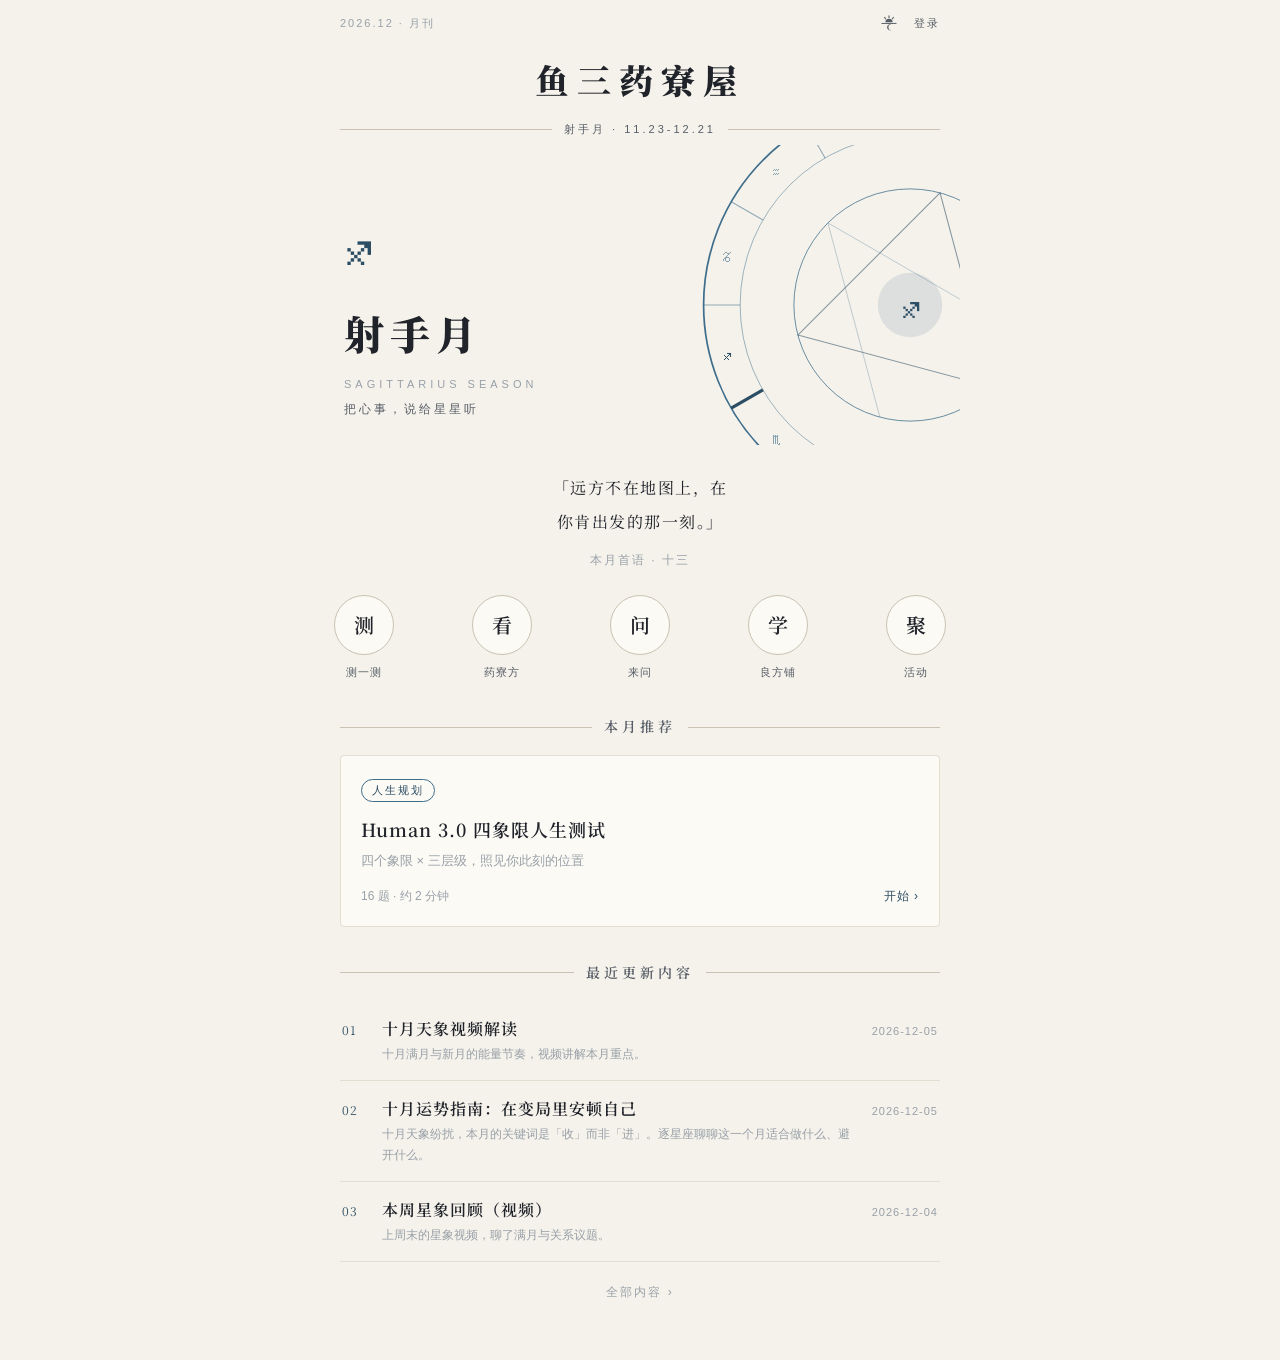
==== commit ce752650: "新增深色系统：日半月切换图标（刊头右侧）、深色令牌（墨黑底暖白字）、选择本地记忆、防闪烁" ====
--- a/index.html
+++ b/index.html
@@ -6,6 +6,7 @@
   <meta name="format-detection" content="telephone=no">
   <meta name="theme-color" content="#F5F2EB">
   <title>鱼三药寮屋 · 私域内容空间</title>
+  <script>try{if(localStorage.getItem("ysyl_theme")==="dark")document.documentElement.setAttribute("data-theme","dark")}catch(e){}</script>
   <link rel="preconnect" href="https://fonts.googleapis.com">
   <link rel="preconnect" href="https://fonts.gstatic.com" crossorigin>
   <link href="https://fonts.googleapis.com/css2?family=Noto+Serif+SC:wght@400;600;700;900&display=swap" rel="stylesheet">
@@ -20,6 +21,7 @@
   <script src="js/seed.js"></script>
   <script src="js/service.js"></script>
   <script src="js/issue.js"></script>
+  <script src="js/theme.js"></script>
   <script src="js/auth.js"></script>
   <script src="js/quiz.js"></script>
   <script src="js/ai.js"></script>
--- a/css/style.css
+++ b/css/style.css
@@ -171,12 +171,12 @@
 .masthead .mh-issue span { font-size: 11px; letter-spacing: 3px; color: var(--ink-2); white-space: nowrap; }
 
 .cover { position: relative; max-width: 640px; margin: 6px auto 0; height: 300px; overflow: hidden; }
-.cover .chart { position: absolute; right: -165px; top: -55px; opacity: 1; }
-.cover .c-sign { position: absolute; left: 24px; top: 56px; }
+.cover .chart { position: absolute; right: -165px; top: -55px; opacity: 1; z-index: 1; }
+.cover .c-sign { position: absolute; left: 24px; top: 56px; z-index: 2; }
 .cover .c-sign .cs-glyph { font-size: 54px; color: var(--accent-deep); font-family: 'Segoe UI Symbol', 'Noto Sans Symbols 2', sans-serif; }
 .cover .c-sign .cs-month { font-family: var(--serif); font-size: 40px; font-weight: 900; letter-spacing: 6px; margin-top: 6px; }
 .cover .c-sign .cs-en { font-size: 11px; letter-spacing: 4px; color: var(--ink-3); margin-top: 8px; }
-.cover .c-slogan { position: absolute; left: 24px; bottom: 26px; font-size: 12px; letter-spacing: 3px; color: var(--ink-2); }
+.cover .c-slogan { position: absolute; left: 24px; bottom: 26px; z-index: 2; font-size: 12px; letter-spacing: 3px; color: var(--ink-2); }
 
 .motto { max-width: 640px; margin: 0 auto; padding: 26px 32px 6px; text-align: center; }
 .motto .m-text { font-family: var(--serif); font-size: 16px; line-height: 2.1; letter-spacing: 1.5px; color: var(--ink); max-width: 320px; margin: 0 auto; text-wrap: balance; }
@@ -292,3 +292,23 @@
 /* ---------- Toast ---------- */
 .toast { position: fixed; left: 50%; bottom: 80px; transform: translateX(-50%) translateY(20px); background: var(--ink); color: var(--ground); padding: 11px 24px; border-radius: 999px; font-size: 14px; letter-spacing: 1px; opacity: 0; pointer-events: none; transition: all .25s ease; z-index: 999; max-width: 80%; text-align: center; }
 .toast.show { opacity: 1; transform: translateX(-50%) translateY(0); }
+
+/* 窄屏：星盘退为背景水印，文字第一层 */
+@media (max-width: 480px) {
+  .cover .chart { opacity: .38; }
+}
+
+/* ---------- 深色系统 ---------- */
+html[data-theme="dark"] {
+  --ground: #131519;
+  --surface: #1C1F25;
+  --ink: #F2EFE7;
+  --ink-2: #B7BDC6;
+  --ink-3: #6E757F;
+  --line: #2B303A;
+  --line-strong: #464D59;
+}
+
+.mh-actions { display: flex; align-items: center; gap: 16px; }
+.theme-toggle { display: inline-flex; align-items: center; color: var(--ink-2); cursor: pointer; }
+.theme-toggle:active { opacity: .6; }
